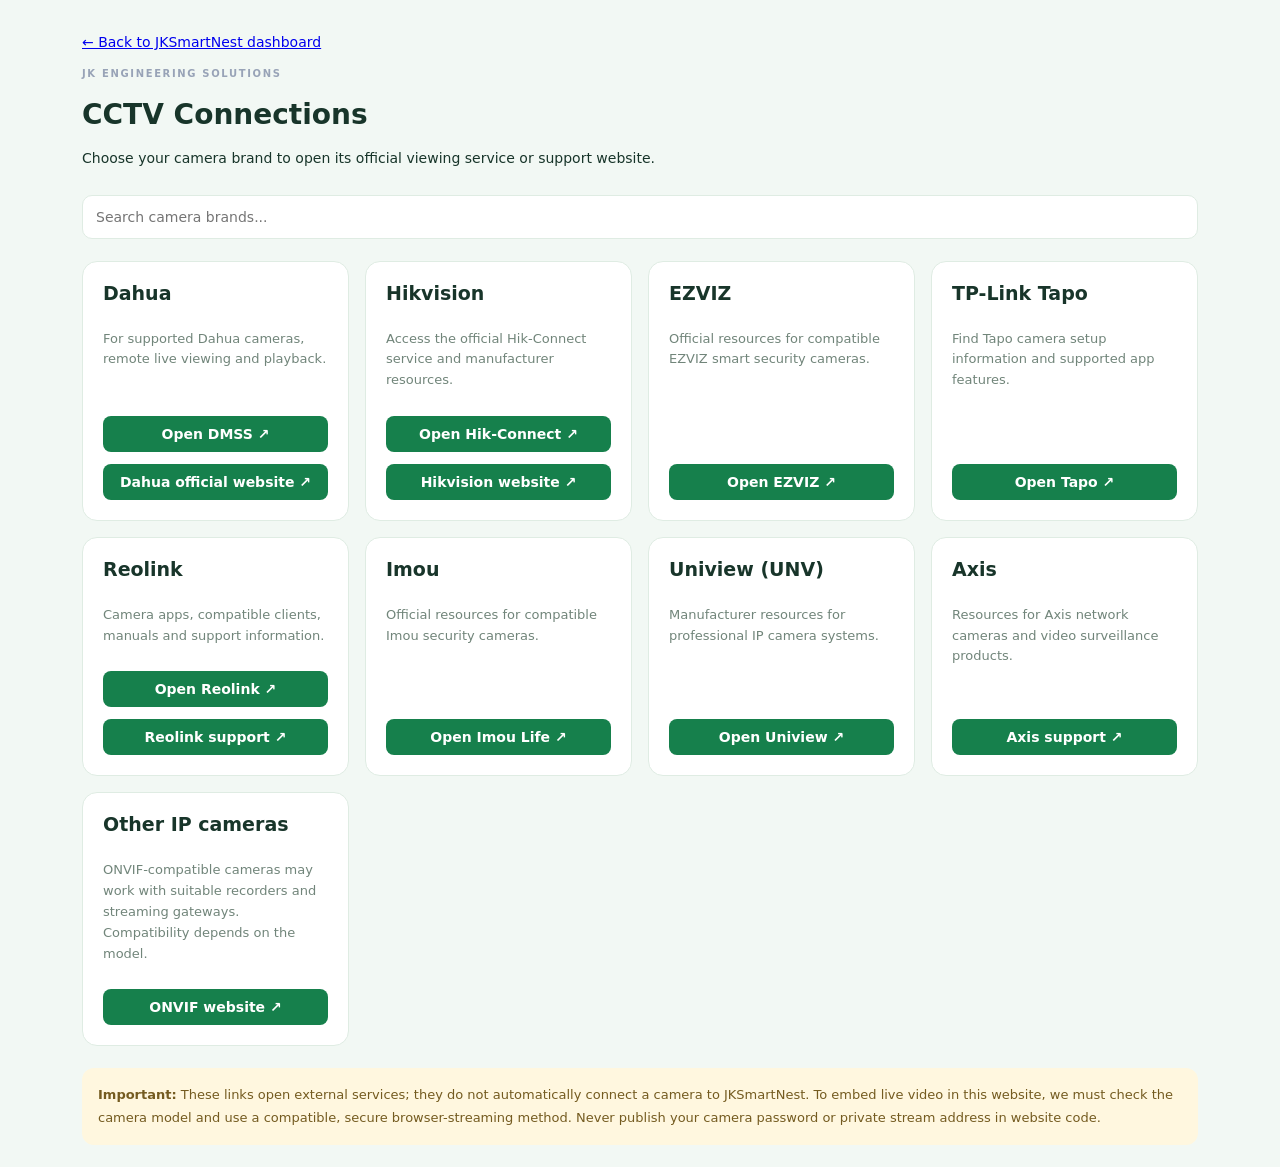
==== cctv.html @ a2cf02b1 "Create CCTV connections interface in cctv.html This HTML file provides a user interface for CCTV con" ====
<!DOCTYPE html>
<html lang="en">
<head>
  <meta charset="UTF-8">
  <meta name="viewport" content="width=device-width, initial-scale=1">
  <meta name="theme-color" content="#102b24">
  <title>CCTV Connections | JKSmartNest</title>
  <link rel="stylesheet" href="style.css">
  <style>
    .camera-grid {
      display: grid;
      grid-template-columns: repeat(auto-fit,minmax(230px,1fr));
      gap: 16px;
      margin-top: 22px;
    }
    .camera-card {
      background: white;
      border: 1px solid #dfece3;
      border-radius: 15px;
      padding: 20px;
      display: flex;
      flex-direction: column;
      gap: 12px;
    }
    .camera-card h2 { margin: 0; font-size: 19px; }
    .camera-card p {
      color: #71857a;
      line-height: 1.6;
      font-size: 13px;
      flex: 1;
    }
    .camera-card a {
      display: inline-block;
      padding: 10px 12px;
      background: #16804c;
      color: white;
      text-decoration: none;
      border-radius: 8px;
      font-weight: 700;
      text-align: center;
    }
    .camera-search {
      width: 100%;
      padding: 13px;
      border: 1px solid #dfece3;
      border-radius: 10px;
      margin-top: 15px;
      font: inherit;
    }
    .camera-note {
      padding: 16px;
      border-radius: 12px;
      background: #fff7df;
      color: #745b20;
      line-height: 1.7;
      margin-top: 22px;
      font-size: 13px;
    }
    .back-link { display: inline-block; margin-bottom: 18px; }
  </style>
</head>
<body>
  <main class="main-content" style="margin:0 auto;max-width:1200px">
    <a class="back-link" href="index.html">← Back to JKSmartNest dashboard</a>

    <header>
      <p class="eyebrow">JK ENGINEERING SOLUTIONS</p>
      <h1>CCTV Connections</h1>
      <p>Choose your camera brand to open its official viewing service or support website.</p>
    </header>

    <input
      id="cameraSearch"
      class="camera-search"
      type="search"
      placeholder="Search camera brands..."
      aria-label="Search camera brands"
    >

    <section class="camera-grid" id="cameraGrid">

      <article class="camera-card" data-brand="dahua dmss">
        <h2>Dahua</h2>
        <p>For supported Dahua cameras, remote live viewing and playback.</p>
        <a href="https://dmss.app/" target="_blank" rel="noopener noreferrer">Open DMSS ↗</a>
        <a href="https://www.dahuasecurity.com/" target="_blank" rel="noopener noreferrer">Dahua official website ↗</a>
      </article>

      <article class="camera-card" data-brand="hikvision hik connect">
        <h2>Hikvision</h2>
        <p>Access the official Hik-Connect service and manufacturer resources.</p>
        <a href="https://www.hik-connect.com/" target="_blank" rel="noopener noreferrer">Open Hik-Connect ↗</a>
        <a href="https://www.hikvision.com/" target="_blank" rel="noopener noreferrer">Hikvision website ↗</a>
      </article>

      <article class="camera-card" data-brand="ezviz">
        <h2>EZVIZ</h2>
        <p>Official resources for compatible EZVIZ smart security cameras.</p>
        <a href="https://www.ezviz.com/" target="_blank" rel="noopener noreferrer">Open EZVIZ ↗</a>
      </article>

      <article class="camera-card" data-brand="tp link tapo">
        <h2>TP-Link Tapo</h2>
        <p>Find Tapo camera setup information and supported app features.</p>
        <a href="https://www.tapo.com/" target="_blank" rel="noopener noreferrer">Open Tapo ↗</a>
      </article>

      <article class="camera-card" data-brand="reolink">
        <h2>Reolink</h2>
        <p>Camera apps, compatible clients, manuals and support information.</p>
        <a href="https://reolink.com/" target="_blank" rel="noopener noreferrer">Open Reolink ↗</a>
        <a href="https://support.reolink.com/" target="_blank" rel="noopener noreferrer">Reolink support ↗</a>
      </article>

      <article class="camera-card" data-brand="imou imou life">
        <h2>Imou</h2>
        <p>Official resources for compatible Imou security cameras.</p>
        <a href="https://www.imoulife.com/" target="_blank" rel="noopener noreferrer">Open Imou Life ↗</a>
      </article>

      <article class="camera-card" data-brand="uniview unv">
        <h2>Uniview (UNV)</h2>
        <p>Manufacturer resources for professional IP camera systems.</p>
        <a href="https://global.uniview.com/" target="_blank" rel="noopener noreferrer">Open Uniview ↗</a>
      </article>

      <article class="camera-card" data-brand="axis network camera">
        <h2>Axis</h2>
        <p>Resources for Axis network cameras and video surveillance products.</p>
        <a href="https://www.axis.com/support" target="_blank" rel="noopener noreferrer">Axis support ↗</a>
      </article>

      <article class="camera-card" data-brand="generic onvif rtsp other ip camera">
        <h2>Other IP cameras</h2>
        <p>ONVIF-compatible cameras may work with suitable recorders and streaming gateways. Compatibility depends on the model.</p>
        <a href="https://www.onvif.org/" target="_blank" rel="noopener noreferrer">ONVIF website ↗</a>
      </article>

    </section>

    <div class="camera-note">
      <strong>Important:</strong> These links open external services; they do not automatically connect a camera to JKSmartNest. To embed live video in this website, we must check the camera model and use a compatible, secure browser-streaming method. Never publish your camera password or private stream address in website code.
    </div>
  </main>

  <script>
    const search = document.getElementById("cameraSearch");
    search.addEventListener("input", () => {
      const term = search.value.trim().toLowerCase();
      document.querySelectorAll(".camera-card").forEach(card => {
        card.hidden = !card.dataset.brand.includes(term);
      });
    });
  </script>
</body>
</html>
---- style.css ----
:root{--bg:#f3f6fb;--surface:#fff;--ink:#182338;--muted:#7c879a;--line:#e8edf4;--navy:#0b1220;--blue:#4c6fff;--blue-dark:#3453df;--mint:#16a879;--amber:#ffbd4a;--shadow:0 12px 34px rgba(23,38,68,.055)}
*{box-sizing:border-box}html{scroll-behavior:smooth}body{margin:0;background:var(--bg);color:var(--ink);font-family:Inter,ui-sans-serif,system-ui,-apple-system,BlinkMacSystemFont,"Segoe UI",sans-serif;font-size:14px}button,input{font:inherit}button{cursor:pointer;transition:transform .15s,background .2s,border-color .2s}button:active{transform:scale(.98)}button:disabled{opacity:.45;cursor:not-allowed}.app-shell{min-height:100vh}.sidebar{width:238px;background:var(--navy);color:#fff;position:fixed;inset:0 auto 0 0;padding:28px 18px;display:flex;flex-direction:column;z-index:5}.brand{display:flex;align-items:center;gap:11px;color:#fff;text-decoration:none;padding:0 10px 38px}.brand-mark{height:39px;width:39px;border-radius:13px;background:linear-gradient(135deg,#7085ff,#4c6fff);display:grid;place-items:center;font-size:27px;font-weight:800}.brand strong{display:block;font-size:17px;letter-spacing:-.4px}.brand small{display:block;font-size:9px;letter-spacing:2px;color:#8290a9;margin-top:3px}.side-label,.eyebrow{font-size:10px;letter-spacing:1.65px;font-weight:800;color:#98a3b7;margin:0}.side-label{padding:0 12px 12px;color:#66738a}.nav{display:grid;gap:6px}.nav-link{padding:13px 12px;border-radius:10px;text-decoration:none;color:#aab4c6;display:flex;align-items:center;gap:13px;font-weight:600}.nav-link span{font-size:19px;width:20px;text-align:center}.nav-link:hover,.nav-link.active{background:#1b2941;color:#fff}.nav-link.active{box-shadow:inset 3px 0 #7186ff}.sidebar-bottom{margin-top:auto;background:#131e31;border:1px solid #243149;border-radius:12px;padding:14px;display:flex;align-items:center;gap:10px}.connection-dot{width:9px;height:9px;border-radius:50%;background:#f6b94d;box-shadow:0 0 0 4px #f6b94d18}.sidebar-bottom strong,.sidebar-bottom small{display:block}.sidebar-bottom strong{font-size:12px}.sidebar-bottom small{font-size:10px;color:#8795aa;margin-top:4px}.main-content{margin-left:238px;max-width:1600px;padding:34px 42px 22px}.topbar{display:flex;align-items:flex-start;justify-content:space-between;gap:20px;margin-bottom:26px}.topbar .eyebrow{color:var(--blue);margin-bottom:8px}.topbar h1{font-size:29px;letter-spacing:-1px;margin:0;font-weight:750}.subheading{color:var(--muted);margin:8px 0 0;font-size:13px}.top-actions{display:flex;align-items:center;gap:15px}.demo-pill{display:flex;align-items:center;gap:7px;border:1px solid #f4d9a5;color:#a56b05;background:#fff8e9;border-radius:30px;padding:8px 11px;font-size:9px;font-weight:800;letter-spacing:.7px}.demo-pill span{width:6px;height:6px;background:#e7a42b;border-radius:50%}.avatar{width:37px;height:37px;border-radius:50%;display:grid;place-items:center;background:#e5eaff;color:#4561e8;font-size:11px;font-weight:800}.welcome-panel{min-height:222px;border-radius:18px;background:linear-gradient(110deg,#172744,#233d68 68%,#344e83);color:#fff;padding:29px 34px;position:relative;overflow:hidden;display:flex;align-items:center;justify-content:space-between}.welcome-copy{position:relative;z-index:2;max-width:440px}.welcome-tag{font-size:9px;letter-spacing:1.5px;font-weight:800;color:#c5d2ff;display:flex;align-items:center;gap:8px}.pulse{width:7px;height:7px;background:#66e1bd;border-radius:50%;box-shadow:0 0 0 5px #66e1bd22}.welcome-panel h2{font-size:29px;letter-spacing:-1px;margin:14px 0 7px}.welcome-panel p{color:#c2cee3;line-height:1.6;max-width:390px;margin:0;font-size:12px}.text-link{display:inline-block;color:#fff;text-decoration:none;font-size:12px;font-weight:700;margin-top:18px}.text-link span{margin-left:8px;color:#9db0ff}.house-art{height:190px;width:300px;position:absolute;right:5%;top:12px;opacity:.95}.orbit{position:absolute;border:1px solid #8da5d73d;border-radius:50%;transform:rotate(-25deg)}.orbit-one{width:245px;height:150px;right:7px;top:19px}.orbit-two{width:190px;height:120px;right:34px;top:34px}.house-icon{position:absolute;top:38px;right:94px;width:105px;height:125px}.roof{position:absolute;width:79px;height:79px;left:13px;top:0;border-left:5px solid #d6e2ff;border-top:5px solid #d6e2ff;transform:rotate(45deg);border-radius:5px}.house-body{position:absolute;left:4px;bottom:0;width:97px;height:79px;border:4px solid #d6e2ff;border-top:0;background:#5472a5;display:flex;justify-content:space-around;align-items:flex-start;padding-top:13px}.window{width:19px;height:19px;border:3px solid #d6e2ff;background:#b9ceff}.door-shape{position:absolute;bottom:0;left:35px;width:24px;height:42px;border:3px solid #d6e2ff;border-bottom:0;background:#2d4167}.art-chip{position:absolute;background:#fff;color:#253653;padding:9px 12px;border-radius:10px;box-shadow:0 7px 24px #07142c45;font-size:16px;display:flex;align-items:center;gap:8px}.art-chip span{font-size:10px;font-weight:750}.chip-light{right:8px;top:30px;color:#c18b20}.chip-shield{left:12px;bottom:19px;color:#4b6fff}.section-heading{display:flex;align-items:flex-end;justify-content:space-between;margin:30px 0 14px}.section-heading .eyebrow,.panel .eyebrow{color:#9ba6b7;margin-bottom:6px}.section-heading h2,.panel h2{font-size:18px;letter-spacing:-.45px;margin:0}.updated-label{font-size:10px;color:#8a95a7;display:flex;align-items:center;gap:7px}.status-dot,.footer-dot{display:inline-block;width:6px;height:6px;border-radius:50%;background:#21b987}.stats-grid{display:grid;grid-template-columns:repeat(3,minmax(0,1fr));gap:16px}.stat-card,.panel{background:var(--surface);border:1px solid #edf0f6;border-radius:15px;box-shadow:var(--shadow)}.stat-card{padding:18px 20px}.stat-top{display:flex;align-items:center;justify-content:space-between}.stat-icon{width:35px;height:35px;border-radius:11px;display:grid;place-items:center;font-size:19px}.amber{background:#fff4dc;color:#df9d1c}.green{background:#e3f8ef;color:#16a879}.blue{background:#e9edff;color:#4d68ef}.mini-label{font-size:9px;letter-spacing:1.2px;color:#9aa4b4;font-weight:800}.stat-number{font-size:26px;letter-spacing:-.7px;font-weight:750;margin-top:17px}.stat-number small{font-size:12px;font-weight:600;color:#9ba5b4;letter-spacing:0}.stat-card p{font-size:11px;color:#8c97a8;margin:5px 0 0}.content-grid{display:grid;grid-template-columns:minmax(0,1.45fr) minmax(310px,1fr);gap:18px;margin-top:22px;align-items:start}.panel{padding:22px}.panel-heading{display:flex;align-items:center;justify-content:space-between;gap:12px}.panel-description{font-size:11px;color:#8b96a8;margin:8px 0 18px}.count-badge{border-radius:20px;background:#edf1ff;color:#4c64df;font-size:10px;font-weight:800;padding:7px 10px}.lights-grid{display:grid;grid-template-columns:repeat(3,minmax(0,1fr));gap:11px}.light-card{border:1px solid var(--line);border-radius:13px;padding:14px 12px;min-width:0;transition:border-color .2s,background .2s}.light-card.is-on{background:#fffaf0;border-color:#f4d79b}.light-card-top{display:flex;justify-content:space-between;align-items:center;gap:5px}.device-icon{width:34px;height:34px;border-radius:10px;background:#f1f4f8;color:#9aa4b5;display:grid;place-items:center;font-size:21px}.is-on .device-icon{background:#fff0c9;color:#e6a72a}.device-state{font-size:9px;letter-spacing:.7px;font-weight:800;color:#a3adba}.is-on .device-state{color:#c18a1a}.light-card h3{font-size:12px;margin:15px 0 3px}.light-card p{font-size:10px;color:#929cad;margin:0 0 16px;white-space:nowrap}.toggle-button{border:0;background:#edf0f5;border-radius:20px;height:27px;width:100%;padding:3px;display:flex;align-items:center;gap:6px;color:#788397;font-size:9px;font-weight:750}.toggle-knob{width:21px;height:21px;border-radius:50%;background:white;box-shadow:0 1px 4px #12213a22;flex-shrink:0;transition:transform .2s}.toggle-label{flex:1;text-align:center;padding-right:4px}.is-on .toggle-button{background:#dff7eb;color:#14865f}.is-on .toggle-knob{transform:translateX(0);background:#16a879}.voice-panel{display:flex;align-items:center;gap:12px;background:#f7f8ff;border:1px solid #e9edff;border-radius:12px;padding:13px;margin-top:17px}.voice-icon{width:37px;height:37px;border-radius:11px;background:#e5eaff;display:grid;place-items:center;font-size:18px}.voice-copy{min-width:0;flex:1}.voice-copy strong{font-size:11px}.voice-copy p{font-size:10px;color:#8b95a8;margin:4px 0 0;line-height:1.4}.primary-button,.secondary-button,.arm-button,.disarm-button,.test-alert-button{border:0;border-radius:9px;padding:10px 13px;font-size:10px;font-weight:800;white-space:nowrap}.primary-button{background:var(--blue);color:white}.primary-button:hover{background:var(--blue-dark)}.voice-panel .primary-button{display:flex;align-items:center;gap:6px}.command-form{margin-top:17px}.command-form label,.access-panel label{display:block;font-size:10px;font-weight:800;color:#5c687d;margin-bottom:8px}.command-row,.code-row{display:flex;gap:8px}.command-row input,.code-row input{min-width:0;flex:1;border:1px solid #e3e8f0;border-radius:9px;padding:10px 12px;outline:none;color:var(--ink);font-size:11px;background:#fff}.command-row input:focus,.code-row input:focus{border-color:#8495ff;box-shadow:0 0 0 3px #7186ff18}.command-form>small,.form-hint{display:block;font-size:9px;color:#9aa4b3;line-height:1.5;margin-top:8px}.secondary-button{background:#f0f3f8;color:#56637a;border:1px solid #e7ebf2}.secondary-button:hover{background:#e7ebf4}.right-column{display:grid;gap:18px}.shield-icon,.lock-icon{width:36px;height:36px;border-radius:11px;display:grid;place-items:center;background:#e7f8f0;color:#15a778;font-size:21px}.lock-icon{background:#edf0ff;color:#536af1}.security-status{display:flex;align-items:center;gap:12px;background:#f5fbf8;border:1px solid #e2f5eb;border-radius:12px;padding:13px;margin:18px 0 12px}.security-status.armed{background:#fff8eb;border-color:#f8e1b4}.security-status-icon{width:31px;height:31px;display:grid;place-items:center;border-radius:10px;background:#dff7eb;color:#159b6e;font-weight:900}.armed .security-status-icon{background:#ffebc6;color:#bf8213}.security-status strong{font-size:11px}.security-status p{font-size:10px;color:#8d98a8;margin:4px 0 0;line-height:1.4}.security-controls{display:grid;grid-template-columns:1fr 1fr;gap:8px;margin-bottom:16px}.arm-button{background:#172844;color:#fff}.arm-button:hover{background:#253c61}.disarm-button{background:#f0f3f8;color:#5d687a;border:1px solid #e7ebf2}.device-row{display:flex;align-items:center;gap:10px;padding:12px 0;border-top:1px solid #eef1f5}.row-icon{height:30px;width:30px;display:grid;place-items:center;border-radius:9px;background:#f3f5f9;color:#8b97a9;font-size:17px}.device-row>span:nth-child(2){flex:1}.device-row strong,.device-row small{display:block}.device-row strong{font-size:10px}.device-row small{font-size:9px;color:#9ba5b3;margin-top:3px}.status-text{font-size:9px;color:#9ba5b3;font-weight:750}.status-text.alerting{color:#d64b4b}.test-alert-button{width:100%;background:#fff5e5;border:1px solid #f8e2bb;color:#a96d0c;margin-top:8px}.micro-note{font-size:9px;color:#a0a9b7;line-height:1.5;margin:9px 0 0}.door-visual{display:flex;align-items:center;gap:13px;padding:16px 0 18px}.door-illustration{width:49px;height:59px;border:3px solid #9aa9c6;border-bottom:0;border-radius:5px 5px 0 0;background:linear-gradient(90deg,#e3e9f7,#f2f5fb);position:relative;flex-shrink:0}.door-handle{position:absolute;right:6px;top:27px;width:5px;height:5px;border-radius:50%;background:#62749b}.door-visual strong{font-size:12px}.door-visual p{font-size:10px;color:#929daf;margin:5px 0 0}.access-panel form{margin-top:2px}.code-row input{letter-spacing:2px}.full-button{width:100%;margin-top:12px}.door-message{font-size:10px;color:#8290a4;margin:10px 0 0;line-height:1.5}footer{display:flex;justify-content:space-between;gap:14px;flex-wrap:wrap;font-size:9px;color:#9aa4b4;padding:25px 2px 4px}footer span:last-child{display:flex;align-items:center;gap:7px}.footer-dot{background:#e4a83d}.toast{position:fixed;right:24px;bottom:22px;background:#15243c;color:white;border-radius:11px;padding:13px 17px;box-shadow:0 12px 30px #0b122033;font-size:12px;opacity:0;transform:translateY(12px);pointer-events:none;transition:all .25s;z-index:10;max-width:calc(100vw - 40px)}.toast.show{opacity:1;transform:translateY(0)}
@media(min-width:1500px){.main-content{margin-left:238px;padding-left:55px;padding-right:55px}.content-grid{grid-template-columns:minmax(0,1.5fr) minmax(350px,1fr)}}
@media(max-width:1100px){.main-content{padding:28px 24px 20px}.content-grid{grid-template-columns:1fr}.right-column{grid-template-columns:repeat(2,minmax(0,1fr))}.house-art{right:1%}.welcome-copy{max-width:55%}}
@media(max-width:760px){.sidebar{position:static;width:auto;height:auto;padding:15px 17px;display:block}.brand{padding:0}.side-label,.nav,.sidebar-bottom{display:none}.main-content{margin:0;padding:23px 15px}.topbar h1{font-size:25px}.top-actions{gap:8px}.demo-pill{font-size:8px;padding:7px}.welcome-panel{padding:24px;min-height:210px}.welcome-copy{max-width:100%}.welcome-panel h2{font-size:26px}.welcome-panel p{max-width:300px}.house-art{opacity:.15;right:-90px}.section-heading{align-items:flex-start;gap:10px}.updated-label{max-width:130px;line-height:1.5}.stats-grid{gap:9px}.stat-card{padding:13px 12px}.stat-number{font-size:21px}.stat-card p{font-size:10px}.mini-label{font-size:8px}.content-grid{margin-top:15px}.panel{padding:17px}.lights-grid{gap:7px}.light-card{padding:11px 8px}.light-card p{font-size:9px}.toggle-button{font-size:8px}.voice-panel{flex-wrap:wrap}.voice-copy{width:calc(100% - 60px)}.voice-panel .primary-button{margin-left:49px}.right-column{grid-template-columns:1fr}footer{line-height:1.7}.command-row{align-items:stretch}.command-row .secondary-button{white-space:normal}}
@media(max-width:390px){.stats-grid{grid-template-columns:1fr}.stat-card{display:grid;grid-template-columns:1fr 1fr;align-items:center}.stat-top{grid-column:1/-1}.stat-number{margin-top:10px}.stat-card p{margin-top:10px;text-align:right}.lights-grid{grid-template-columns:1fr}.light-card{display:grid;grid-template-columns:1fr auto;align-items:center;gap:5px 12px}.light-card-top{grid-column:1/-1}.light-card h3{margin:7px 0 0}.light-card p{margin:0}.toggle-button{grid-column:2;grid-row:2/4;width:100px}}

/* JK ENGINEERING SOLUTIONS — complete green energy + solar gold theme */
:root{--bg:#f2f8f4;--surface:#ffffff;--ink:#18352a;--muted:#71857a;--line:#dfece3;--navy:#102b24;--blue:#16804c;--blue-dark:#10653b;--mint:#1ca765;--amber:#f6bd3c;--shadow:0 12px 34px rgba(16,54,38,.075)}
body{background:var(--bg);color:var(--ink)}
.sidebar{background:linear-gradient(180deg,#102b24 0%,#12392b 100%)}
.brand-mark{background:linear-gradient(135deg,#f8d66a,#f2ae24);color:#18352a}
.brand small{color:#a7c7b4}
.side-label{color:#80a48e}
.nav-link{color:#bdd0c3}
.nav-link:hover,.nav-link.active{background:#1d4b36;color:#fff}
.nav-link.active{box-shadow:inset 3px 0 #f6c453}
.sidebar-bottom{background:#14372a;border-color:#285440}
.sidebar-bottom small{color:#a2bca9}
.topbar .eyebrow{color:#16804c}
.avatar{background:#e2f5e8;color:#176a40}
.welcome-panel{background:linear-gradient(112deg,#102b24 0%,#17563b 66%,#26794a 100%)}
.welcome-tag{color:#bce9ca}
.pulse{background:#8de0a7;box-shadow:0 0 0 5px #8de0a722}
.house-body{background:#32794f}
.roof,.house-body,.window{border-color:#d8f0df}
.window{background:#f9d875}
.door-shape{background:#184a32;border-color:#d8f0df}
.orbit{border-color:#d1f1db3d}
.art-chip{color:#173b2b}
.chip-light{color:#b77900}
.chip-shield{color:#16804c}
.stat-card,.panel{border-color:#e1ece4}
.amber{background:#fff3d0;color:#b77a00}
.green{background:#e0f6e7;color:#16804c}
.blue{background:#e1f4e7;color:#16804c}
.count-badge{background:#e4f5e9;color:#176e42}
.is-on .toggle-button{background:#dff5e6;color:#167b49}
.is-on .toggle-knob{background:#16804c}
.voice-panel{background:#f0f8f2;border-color:#dceee1}
.voice-icon{background:#dff3e5;color:#176e42}
.primary-button{background:#16804c;color:#fff}
.primary-button:hover{background:#10653b}
.command-row input:focus,.code-row input:focus{border-color:#16804c;box-shadow:0 0 0 3px #16804c1a}
.install-app-button{border-color:#d5e6d9;color:#173b2b}
.install-app-button:hover{background:#edf8f0}
footer{color:#71857a}
.footer-dot,.status-dot{background:#1ca765}
@media(prefers-reduced-motion:no-preference){.primary-button,.nav-link,.stat-card,.panel{transition:background .2s,border-color .2s,box-shadow .2s,color .2s}}
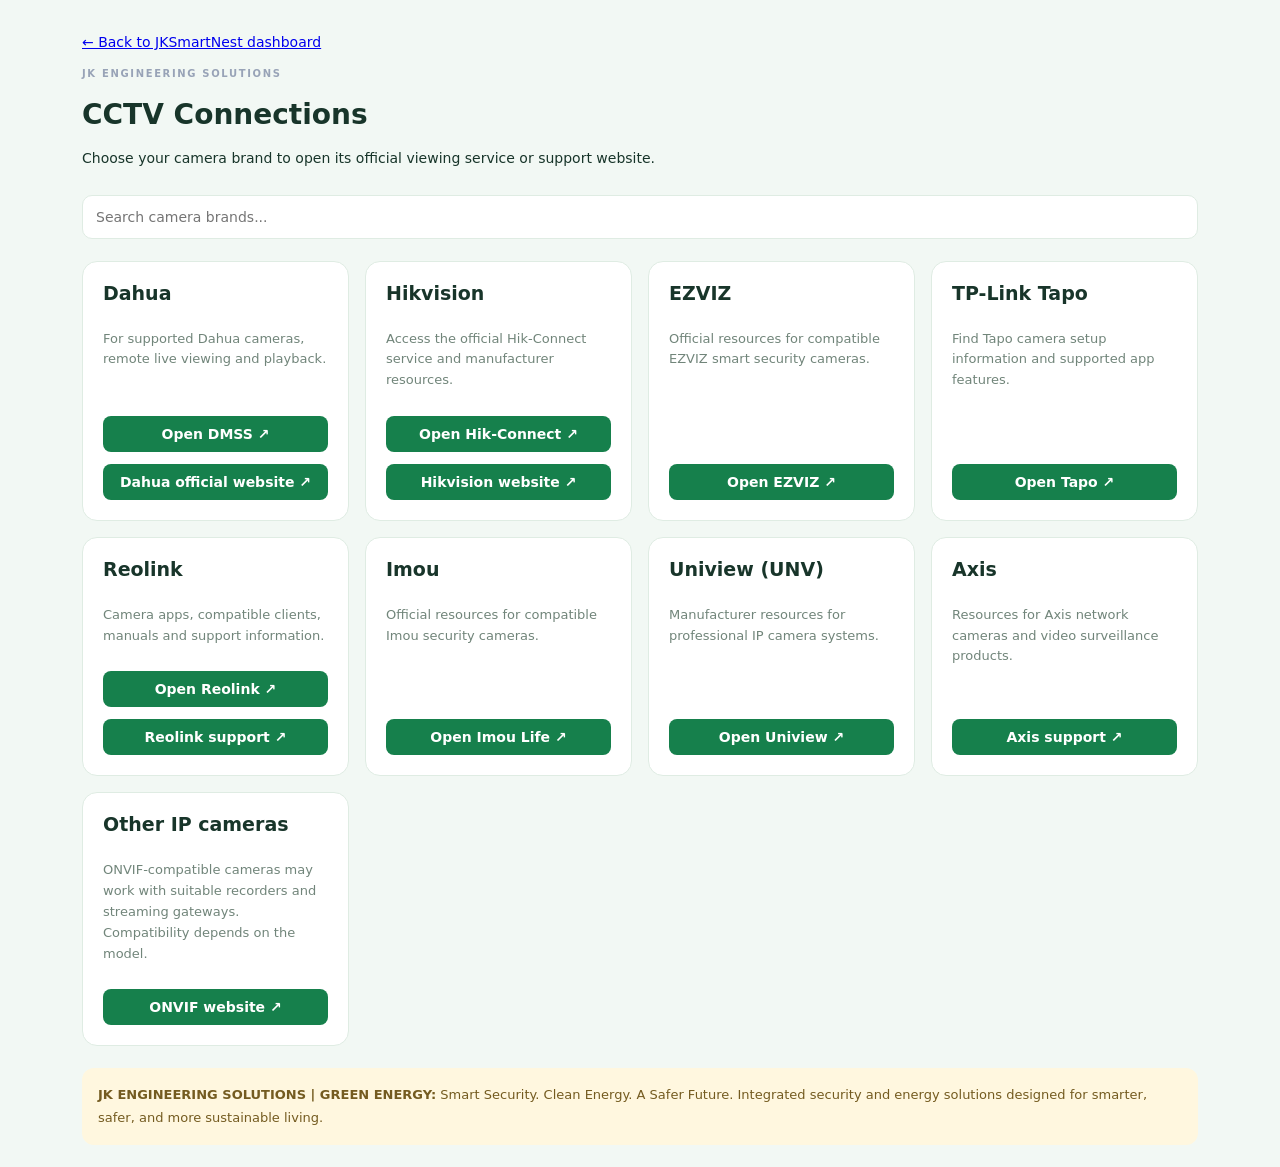
==== commit 532fed7f: "Add files via upload" ====
--- a/cctv.html
+++ b/cctv.html
@@ -1,157 +1,158 @@
-
-<!DOCTYPE html>
-<html lang="en">
-<head>
-  <meta charset="UTF-8">
-  <meta name="viewport" content="width=device-width, initial-scale=1">
-  <meta name="theme-color" content="#102b24">
-  <title>CCTV Connections | JKSmartNest</title>
-  <link rel="stylesheet" href="style.css">
-  <style>
-    .camera-grid {
-      display: grid;
-      grid-template-columns: repeat(auto-fit,minmax(230px,1fr));
-      gap: 16px;
-      margin-top: 22px;
-    }
-    .camera-card {
-      background: white;
-      border: 1px solid #dfece3;
-      border-radius: 15px;
-      padding: 20px;
-      display: flex;
-      flex-direction: column;
-      gap: 12px;
-    }
-    .camera-card h2 { margin: 0; font-size: 19px; }
-    .camera-card p {
-      color: #71857a;
-      line-height: 1.6;
-      font-size: 13px;
-      flex: 1;
-    }
-    .camera-card a {
-      display: inline-block;
-      padding: 10px 12px;
-      background: #16804c;
-      color: white;
-      text-decoration: none;
-      border-radius: 8px;
-      font-weight: 700;
-      text-align: center;
-    }
-    .camera-search {
-      width: 100%;
-      padding: 13px;
-      border: 1px solid #dfece3;
-      border-radius: 10px;
-      margin-top: 15px;
-      font: inherit;
-    }
-    .camera-note {
-      padding: 16px;
-      border-radius: 12px;
-      background: #fff7df;
-      color: #745b20;
-      line-height: 1.7;
-      margin-top: 22px;
-      font-size: 13px;
-    }
-    .back-link { display: inline-block; margin-bottom: 18px; }
-  </style>
-</head>
-<body>
-  <main class="main-content" style="margin:0 auto;max-width:1200px">
-    <a class="back-link" href="index.html">← Back to JKSmartNest dashboard</a>
-
-    <header>
-      <p class="eyebrow">JK ENGINEERING SOLUTIONS</p>
-      <h1>CCTV Connections</h1>
-      <p>Choose your camera brand to open its official viewing service or support website.</p>
-    </header>
-
-    <input
-      id="cameraSearch"
-      class="camera-search"
-      type="search"
-      placeholder="Search camera brands..."
-      aria-label="Search camera brands"
-    >
-
-    <section class="camera-grid" id="cameraGrid">
-
-      <article class="camera-card" data-brand="dahua dmss">
-        <h2>Dahua</h2>
-        <p>For supported Dahua cameras, remote live viewing and playback.</p>
-        <a href="https://dmss.app/" target="_blank" rel="noopener noreferrer">Open DMSS ↗</a>
-        <a href="https://www.dahuasecurity.com/" target="_blank" rel="noopener noreferrer">Dahua official website ↗</a>
-      </article>
-
-      <article class="camera-card" data-brand="hikvision hik connect">
-        <h2>Hikvision</h2>
-        <p>Access the official Hik-Connect service and manufacturer resources.</p>
-        <a href="https://www.hik-connect.com/" target="_blank" rel="noopener noreferrer">Open Hik-Connect ↗</a>
-        <a href="https://www.hikvision.com/" target="_blank" rel="noopener noreferrer">Hikvision website ↗</a>
-      </article>
-
-      <article class="camera-card" data-brand="ezviz">
-        <h2>EZVIZ</h2>
-        <p>Official resources for compatible EZVIZ smart security cameras.</p>
-        <a href="https://www.ezviz.com/" target="_blank" rel="noopener noreferrer">Open EZVIZ ↗</a>
-      </article>
-
-      <article class="camera-card" data-brand="tp link tapo">
-        <h2>TP-Link Tapo</h2>
-        <p>Find Tapo camera setup information and supported app features.</p>
-        <a href="https://www.tapo.com/" target="_blank" rel="noopener noreferrer">Open Tapo ↗</a>
-      </article>
-
-      <article class="camera-card" data-brand="reolink">
-        <h2>Reolink</h2>
-        <p>Camera apps, compatible clients, manuals and support information.</p>
-        <a href="https://reolink.com/" target="_blank" rel="noopener noreferrer">Open Reolink ↗</a>
-        <a href="https://support.reolink.com/" target="_blank" rel="noopener noreferrer">Reolink support ↗</a>
-      </article>
-
-      <article class="camera-card" data-brand="imou imou life">
-        <h2>Imou</h2>
-        <p>Official resources for compatible Imou security cameras.</p>
-        <a href="https://www.imoulife.com/" target="_blank" rel="noopener noreferrer">Open Imou Life ↗</a>
-      </article>
-
-      <article class="camera-card" data-brand="uniview unv">
-        <h2>Uniview (UNV)</h2>
-        <p>Manufacturer resources for professional IP camera systems.</p>
-        <a href="https://global.uniview.com/" target="_blank" rel="noopener noreferrer">Open Uniview ↗</a>
-      </article>
-
-      <article class="camera-card" data-brand="axis network camera">
-        <h2>Axis</h2>
-        <p>Resources for Axis network cameras and video surveillance products.</p>
-        <a href="https://www.axis.com/support" target="_blank" rel="noopener noreferrer">Axis support ↗</a>
-      </article>
-
-      <article class="camera-card" data-brand="generic onvif rtsp other ip camera">
-        <h2>Other IP cameras</h2>
-        <p>ONVIF-compatible cameras may work with suitable recorders and streaming gateways. Compatibility depends on the model.</p>
-        <a href="https://www.onvif.org/" target="_blank" rel="noopener noreferrer">ONVIF website ↗</a>
-      </article>
-
-    </section>
-
-    <div class="camera-note">
-      <strong>Important:</strong> These links open external services; they do not automatically connect a camera to JKSmartNest. To embed live video in this website, we must check the camera model and use a compatible, secure browser-streaming method. Never publish your camera password or private stream address in website code.
-    </div>
-  </main>
-
-  <script>
-    const search = document.getElementById("cameraSearch");
-    search.addEventListener("input", () => {
-      const term = search.value.trim().toLowerCase();
-      document.querySelectorAll(".camera-card").forEach(card => {
-        card.hidden = !card.dataset.brand.includes(term);
-      });
-    });
-  </script>
-</body>
-</html>
+<!DOCTYPE html>
+<html lang="en">
+<head>
+  <meta charset="UTF-8">
+  <meta name="viewport" content="width=device-width, initial-scale=1">
+  <meta name="theme-color" content="#102b24">
+  <title>CCTV Connections | JKSmartNest</title>
+  <link rel="stylesheet" href="style.css">
+  <style>
+    .camera-grid {
+      display: grid;
+      grid-template-columns: repeat(auto-fit,minmax(230px,1fr));
+      gap: 16px;
+      margin-top: 22px;
+    }
+    .camera-card {
+      background: white;
+      border: 1px solid #dfece3;
+      border-radius: 15px;
+      padding: 20px;
+      display: flex;
+      flex-direction: column;
+      gap: 12px;
+    }
+    .camera-card h2 { margin: 0; font-size: 19px; }
+    .camera-card p {
+      color: #71857a;
+      line-height: 1.6;
+      font-size: 13px;
+      flex: 1;
+    }
+    .camera-card a {
+      display: inline-block;
+      padding: 10px 12px;
+      background: #16804c;
+      color: white;
+      text-decoration: none;
+      border-radius: 8px;
+      font-weight: 700;
+      text-align: center;
+    }
+    .camera-search {
+      width: 100%;
+      padding: 13px;
+      border: 1px solid #dfece3;
+      border-radius: 10px;
+      margin-top: 15px;
+      font: inherit;
+    }
+    .camera-note {
+      padding: 16px;
+      border-radius: 12px;
+      background: #fff7df;
+      color: #745b20;
+      line-height: 1.7;
+      margin-top: 22px;
+      font-size: 13px;
+    }
+    .back-link { display: inline-block; margin-bottom: 18px; }
+  </style>
+</head>
+<body>
+  <main class="main-content" style="margin:0 auto;max-width:1200px">
+    <a class="back-link" href="index.html">← Back to JKSmartNest dashboard</a>
+
+    <header>
+      <p class="eyebrow">JK ENGINEERING SOLUTIONS</p>
+      <h1>CCTV Connections</h1>
+      <p>Choose your camera brand to open its official viewing service or support website.</p>
+    </header>
+
+    <input
+      id="cameraSearch"
+      class="camera-search"
+      type="search"
+      placeholder="Search camera brands..."
+      aria-label="Search camera brands"
+    >
+
+    <section class="camera-grid" id="cameraGrid">
+
+      <article class="camera-card" data-brand="dahua dmss">
+        <h2>Dahua</h2>
+        <p>For supported Dahua cameras, remote live viewing and playback.</p>
+        <a href="https://dmss.app/" target="_blank" rel="noopener noreferrer">Open DMSS ↗</a>
+        <a href="https://www.dahuasecurity.com/" target="_blank" rel="noopener noreferrer">Dahua official website ↗</a>
+      </article>
+
+      <article class="camera-card" data-brand="hikvision hik connect">
+        <h2>Hikvision</h2>
+        <p>Access the official Hik-Connect service and manufacturer resources.</p>
+        <a href="https://www.hik-connect.com/" target="_blank" rel="noopener noreferrer">Open Hik-Connect ↗</a>
+        <a href="https://www.hikvision.com/" target="_blank" rel="noopener noreferrer">Hikvision website ↗</a>
+      </article>
+
+      <article class="camera-card" data-brand="ezviz">
+        <h2>EZVIZ</h2>
+        <p>Official resources for compatible EZVIZ smart security cameras.</p>
+        <a href="https://www.ezviz.com/" target="_blank" rel="noopener noreferrer">Open EZVIZ ↗</a>
+      </article>
+
+      <article class="camera-card" data-brand="tp link tapo">
+        <h2>TP-Link Tapo</h2>
+        <p>Find Tapo camera setup information and supported app features.</p>
+        <a href="https://www.tapo.com/" target="_blank" rel="noopener noreferrer">Open Tapo ↗</a>
+      </article>
+
+      <article class="camera-card" data-brand="reolink">
+        <h2>Reolink</h2>
+        <p>Camera apps, compatible clients, manuals and support information.</p>
+        <a href="https://reolink.com/" target="_blank" rel="noopener noreferrer">Open Reolink ↗</a>
+        <a href="https://support.reolink.com/" target="_blank" rel="noopener noreferrer">Reolink support ↗</a>
+      </article>
+
+      <article class="camera-card" data-brand="imou imou life">
+        <h2>Imou</h2>
+        <p>Official resources for compatible Imou security cameras.</p>
+        <a href="https://www.imoulife.com/" target="_blank" rel="noopener noreferrer">Open Imou Life ↗</a>
+      </article>
+
+      <article class="camera-card" data-brand="uniview unv">
+        <h2>Uniview (UNV)</h2>
+        <p>Manufacturer resources for professional IP camera systems.</p>
+        <a href="https://global.uniview.com/" target="_blank" rel="noopener noreferrer">Open Uniview ↗</a>
+      </article>
+
+      <article class="camera-card" data-brand="axis network camera">
+        <h2>Axis</h2>
+        <p>Resources for Axis network cameras and video surveillance products.</p>
+        <a href="https://www.axis.com/support" target="_blank" rel="noopener noreferrer">Axis support ↗</a>
+      </article>
+
+      <article class="camera-card" data-brand="generic onvif rtsp other ip camera">
+        <h2>Other IP cameras</h2>
+        <p>ONVIF-compatible cameras may work with suitable recorders and streaming gateways. Compatibility depends on the model.</p>
+        <a href="https://www.onvif.org/" target="_blank" rel="noopener noreferrer">ONVIF website ↗</a>
+      </article>
+
+    </section>
+
+    <div class="camera-note">
+      <strong>JK ENGINEERING SOLUTIONS | GREEN ENERGY:</strong> Smart Security. Clean Energy. A Safer Future.
+
+Integrated security and energy solutions designed for smarter, safer, and more sustainable living.
+    </div>
+  </main>
+
+  <script>
+    const search = document.getElementById("cameraSearch");
+    search.addEventListener("input", () => {
+      const term = search.value.trim().toLowerCase();
+      document.querySelectorAll(".camera-card").forEach(card => {
+        card.hidden = !card.dataset.brand.includes(term);
+      });
+    });
+  </script>
+</body>
+</html>
